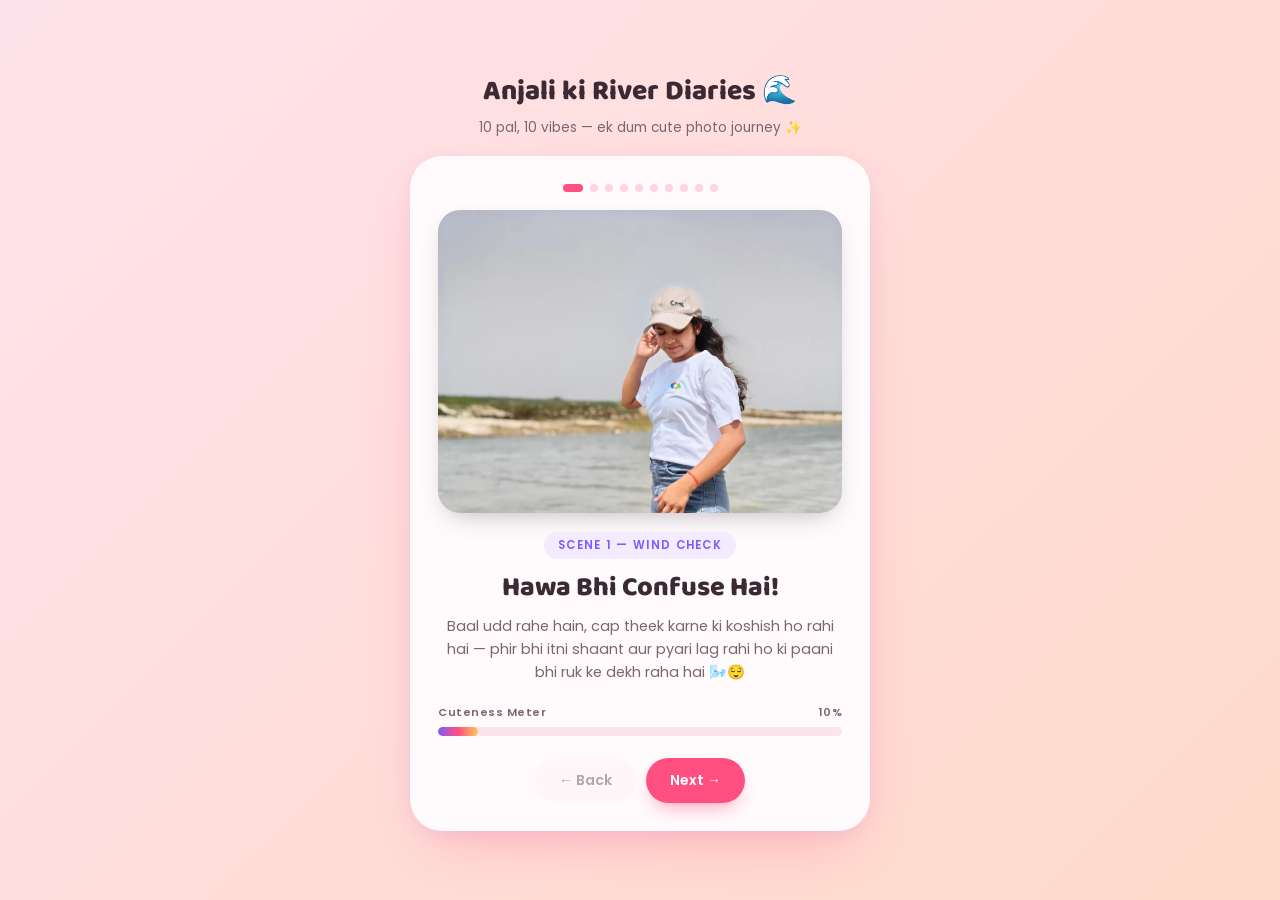
==== index.html @ ec591ea4 "Add files via upload" ====
<!DOCTYPE html>
<html lang="hi">
<head>
<meta charset="UTF-8">
<meta name="viewport" content="width=device-width, initial-scale=1.0">
<title>Anjali ki River Diaries 🌊</title>
<link rel="preconnect" href="https://fonts.googleapis.com">
<link href="https://fonts.googleapis.com/css2?family=Baloo+2:wght@500;700;800&family=Poppins:wght@400;500;600&display=swap" rel="stylesheet">
<link rel="stylesheet" href="style.css">
</head>
<body>
<audio id="bgMusic" src="audio.mp3" autoplay loop></audio>

<canvas id="confetti"></canvas>

<div class="page-header">
  <h2>Anjali ki River Diaries 🌊</h2>
  <p>10 pal, 10 vibes — ek dum cute photo journey ✨</p>
</div>

<div class="card">
  <div class="dots" id="dots"></div>

  <div class="page-content" id="pageContent">
    <div class="photo-frame">
      <img id="photo" src="img_10.webp" alt="Anjali">
    </div>

    <span class="eyebrow" id="eyebrow"></span>
    <h1 id="headline"></h1>
    <p class="sub" id="caption"></p>

    <div class="meter-label"><span>Cuteness Meter</span><span id="meterText">10%</span></div>
    <div class="meter-track"><div class="meter-fill" id="meterFill"></div></div>
  </div>

  <div class="nav-row">
    <button id="backBtn" class="btn-secondary" onclick="prevPage()">← Back</button>
    <button id="nextBtn" class="btn-primary" onclick="nextPage()">Next →</button>
  </div>
</div>

<script src="script.js"></script>

</body>
</html>
---- style.css ----
:root{
  --bg-pink:#FFE3EC;
  --bg-peach:#FFD9C9;
  --accent-pink:#FF4F81;
  --accent-purple:#7C5CFC;
  --accent-yellow:#FFC857;
  --text-dark:#3B2A33;
  --text-soft:#7A6670;
  --card-bg:#FFFBFD;
}

*{ box-sizing:border-box; margin:0; padding:0; }

body{
  min-height:100vh;
  font-family:'Poppins', sans-serif;
  background:linear-gradient(135deg, var(--bg-pink) 0%, var(--bg-peach) 100%);
  display:flex;
  flex-direction:column;
  align-items:center;
  justify-content:center;
  overflow-x:hidden;
  position:relative;
  padding:32px 20px;
}

/* floating background decorations */
.float-deco{
  position:fixed;
  top:100%;
  font-size:28px;
  opacity:0.5;
  pointer-events:none;
  animation:floatUp linear infinite;
  -webkit-user-select:none;
  user-select:none;
  z-index:0;
}
@keyframes floatUp{
  0%{ transform:translateY(0) rotate(0deg); opacity:0; }
  10%{ opacity:0.55; }
  90%{ opacity:0.45; }
  100%{ transform:translateY(-110vh) rotate(25deg); opacity:0; }
}

.page-header{
  position:relative;
  z-index:1;
  text-align:center;
  margin-bottom:18px;
}
.page-header h2{
  font-family:'Baloo 2', sans-serif;
  font-weight:800;
  font-size:clamp(22px, 5vw, 28px);
  color:var(--text-dark);
}
.page-header p{
  font-size:13.5px;
  color:var(--text-soft);
  margin-top:4px;
}

/* card */
.card{
  position:relative;
  z-index:1;
  width:100%;
  max-width:460px;
  background:var(--card-bg);
  border-radius:32px;
  padding:clamp(20px, 5vw, 28px);
  box-shadow:0 24px 60px -20px rgba(255,79,129,0.35), 0 4px 16px rgba(124,92,252,0.08);
  text-align:center;
}

.dots{
  display:flex;
  justify-content:center;
  flex-wrap:wrap;
  gap:7px;
  margin-bottom:18px;
}
.dot{
  width:8px; height:8px;
  border-radius:50%;
  background:#FFD3E0;
  transition:all 0.35s ease;
}
.dot.active{
  background:var(--accent-pink);
  width:20px;
  border-radius:6px;
}

.photo-frame{
  width:100%;
  aspect-ratio:4/3;
  border-radius:22px;
  overflow:hidden;
  margin-bottom:18px;
  box-shadow:0 10px 26px -10px rgba(59,42,51,0.35);
  background:#eee;
}
.photo-frame img{
  width:100%;
  height:100%;
  object-fit:cover;
  display:block;
}

.page-content{ animation:popIn 0.45s ease; }
@keyframes popIn{
  from{ opacity:0; transform:translateY(10px) scale(0.97); }
  to{ opacity:1; transform:translateY(0) scale(1); }
}

.eyebrow{
  font-size:11.5px;
  font-weight:600;
  letter-spacing:1.3px;
  text-transform:uppercase;
  color:var(--accent-purple);
  background:#F1ECFF;
  display:inline-block;
  padding:5px 14px;
  border-radius:20px;
  margin-bottom:12px;
}

h1{
  font-family:'Baloo 2', sans-serif;
  font-weight:800;
  font-size:clamp(22px, 6vw, 27px);
  color:var(--text-dark);
  line-height:1.25;
  margin-bottom:10px;
}

p.sub{
  font-size:14.5px;
  line-height:1.6;
  color:var(--text-soft);
  margin-bottom:20px;
}

/* cuteness meter */
.meter-label{
  display:flex;
  justify-content:space-between;
  font-size:11px;
  font-weight:600;
  color:var(--text-soft);
  margin-bottom:6px;
  letter-spacing:0.5px;
}
.meter-track{
  width:100%;
  height:9px;
  background:#FBE4EC;
  border-radius:20px;
  overflow:hidden;
  margin-bottom:22px;
}
.meter-fill{
  height:100%;
  width:0%;
  border-radius:20px;
  background:linear-gradient(90deg, var(--accent-purple), var(--accent-pink), var(--accent-yellow));
  transition:width 0.7s cubic-bezier(.22,1,.36,1);
}

.nav-row{
  display:flex;
  gap:10px;
  justify-content:center;
}

button{
  font-family:'Poppins', sans-serif;
  font-weight:600;
  font-size:14px;
  border:none;
  border-radius:50px;
  padding:12px 24px;
  cursor:pointer;
  transition:transform 0.15s ease, box-shadow 0.15s ease, opacity 0.15s ease;
}
button:focus-visible{
  outline:3px solid var(--accent-purple);
  outline-offset:2px;
}
button:active{ transform:scale(0.96); }
button:disabled{ opacity:0.4; cursor:default; transform:none; }

.btn-primary{
  background:var(--accent-pink);
  color:#fff;
  box-shadow:0 10px 20px -8px rgba(255,79,129,0.6);
}
.btn-primary:hover:not(:disabled){ transform:translateY(-2px); }

.btn-secondary{
  background:#FFF0F4;
  color:var(--text-dark);
}
.btn-secondary:hover:not(:disabled){ background:#FFE3EC; }

canvas#confetti{
  position:fixed;
  inset:0;
  pointer-events:none;
  z-index:5;
}

@media (prefers-reduced-motion: reduce){
  .float-deco{ animation:none; display:none; }
  .page-content{ animation:none; }
}
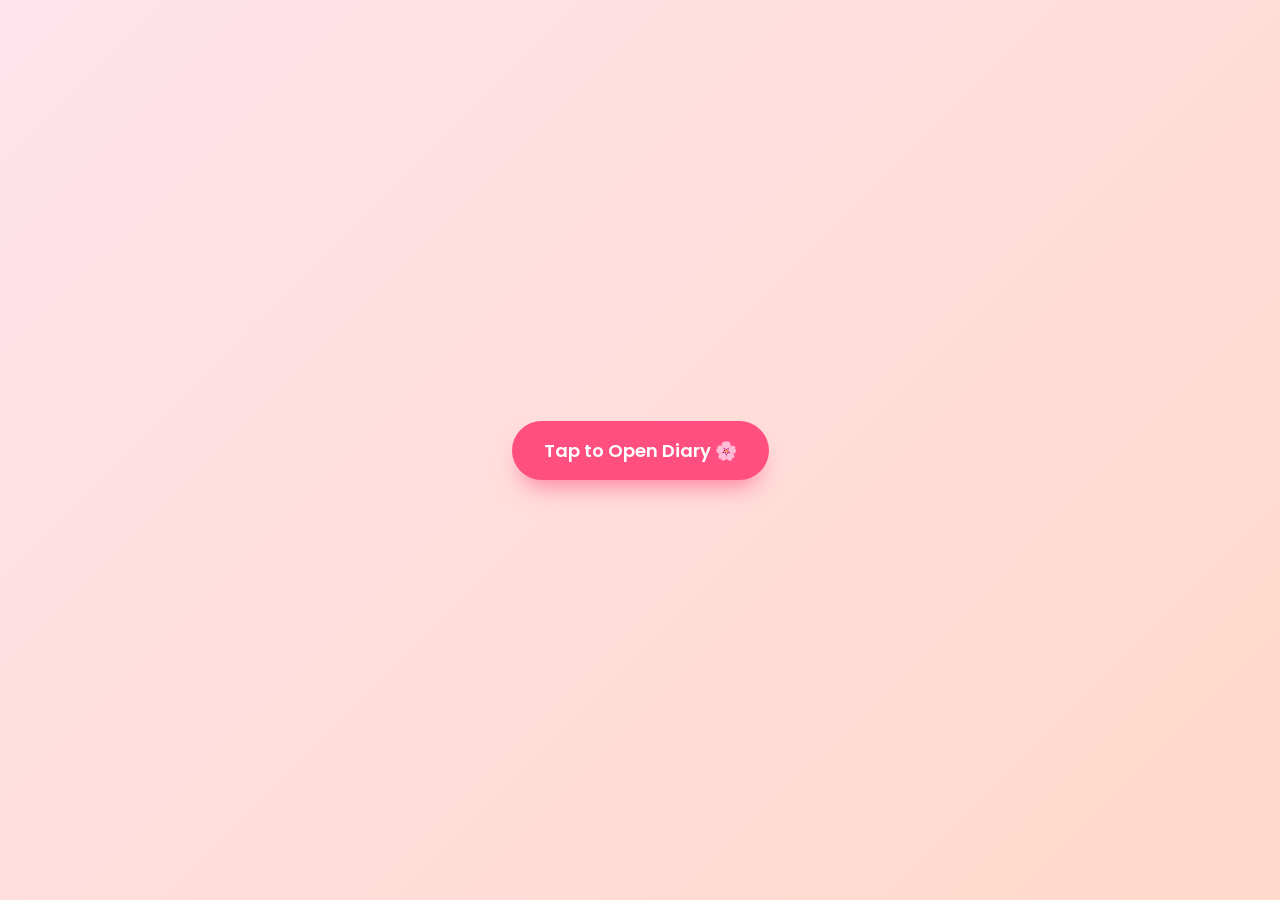
==== commit 352a9342: "Add files via upload" ====
--- a/index.html
+++ b/index.html
@@ -10,6 +10,10 @@
 </head>
 <body>
 <audio id="bgMusic" src="audio.mp3" autoplay loop></audio>
+
+<div id="startOverlay" class="start-overlay">
+  <button id="startBtn" class="btn-primary" style="font-size: 18px; padding: 16px 32px; box-shadow: 0 15px 25px -10px rgba(255,79,129,0.7);">Tap to Open Diary 🌸</button>
+</div>
 
 <canvas id="confetti"></canvas>
 
--- a/style.css
+++ b/style.css
@@ -217,3 +217,18 @@
   .float-deco{ animation:none; display:none; }
   .page-content{ animation:none; }
 }
+
+.start-overlay {
+  position: fixed;
+  inset: 0;
+  background: linear-gradient(135deg, var(--bg-pink) 0%, var(--bg-peach) 100%);
+  z-index: 100;
+  display: flex;
+  align-items: center;
+  justify-content: center;
+  transition: opacity 0.6s ease;
+}
+.start-overlay.hidden {
+  opacity: 0;
+  pointer-events: none;
+}
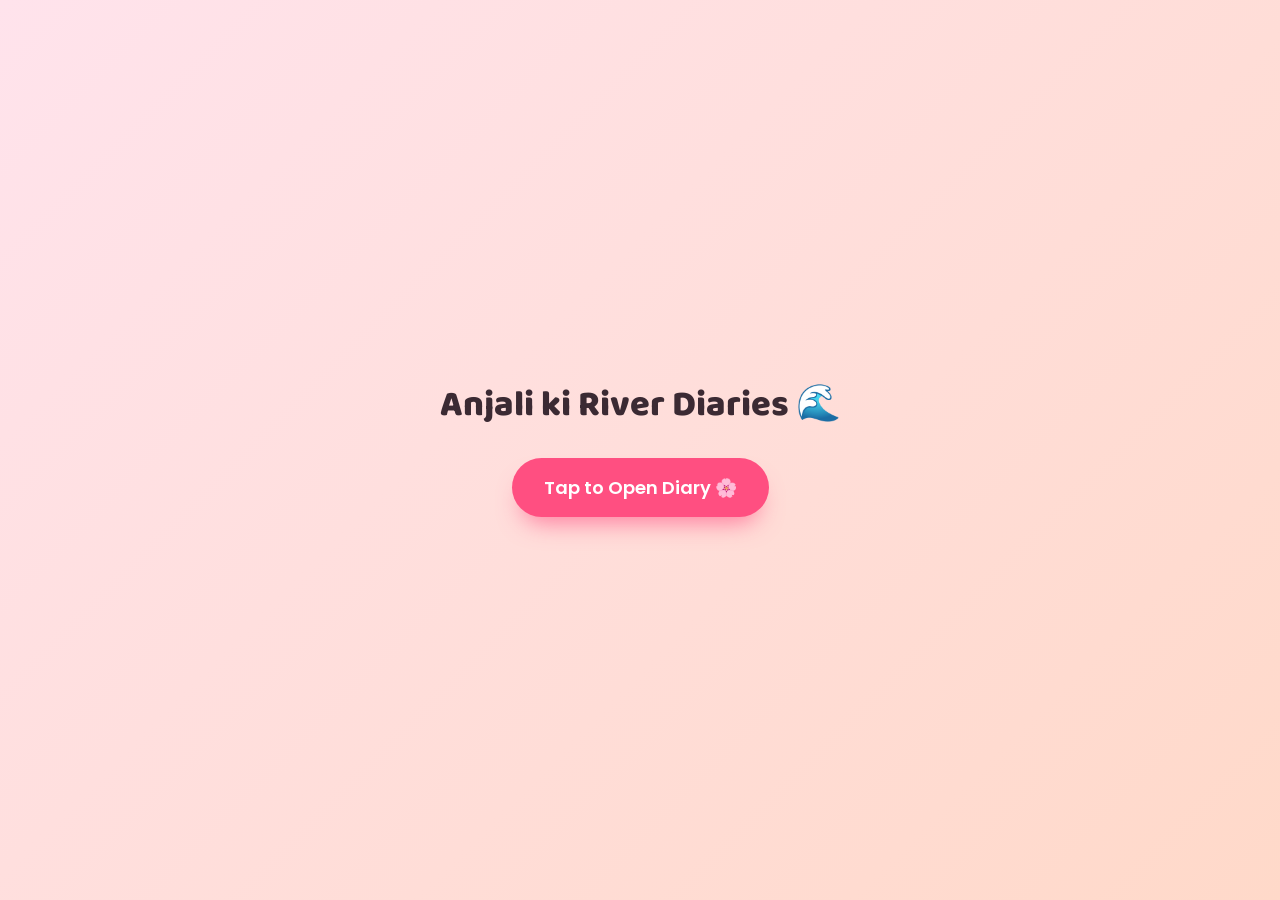
==== commit 24a77ca4: "Add files via upload" ====
--- a/index.html
+++ b/index.html
@@ -7,44 +7,38 @@
 <link rel="preconnect" href="https://fonts.googleapis.com">
 <link href="https://fonts.googleapis.com/css2?family=Baloo+2:wght@500;700;800&family=Poppins:wght@400;500;600&display=swap" rel="stylesheet">
 <link rel="stylesheet" href="style.css">
+<style>
+  body {
+    display: flex;
+    align-items: center;
+    justify-content: center;
+    height: 100vh;
+    margin: 0;
+    overflow: hidden;
+    background: linear-gradient(135deg, var(--bg-pink) 0%, var(--bg-peach) 100%);
+  }
+  .splash-container {
+    text-align: center;
+    animation: popIn 0.8s cubic-bezier(0.22, 1, 0.36, 1);
+  }
+  h1 {
+    font-family: 'Baloo 2', sans-serif;
+    color: var(--text-dark);
+    margin-bottom: 30px;
+    font-size: clamp(28px, 6vw, 36px);
+  }
+  @keyframes popIn{
+    from{ opacity:0; transform:translateY(10px) scale(0.97); }
+    to{ opacity:1; transform:translateY(0) scale(1); }
+  }
+</style>
 </head>
 <body>
-<audio id="bgMusic" src="audio.mp3" autoplay loop></audio>
 
-<div id="startOverlay" class="start-overlay">
-  <button id="startBtn" class="btn-primary" style="font-size: 18px; padding: 16px 32px; box-shadow: 0 15px 25px -10px rgba(255,79,129,0.7);">Tap to Open Diary 🌸</button>
+<div class="splash-container">
+  <h1>Anjali ki River Diaries 🌊</h1>
+  <button class="btn-primary" style="font-size: 18px; padding: 16px 32px; box-shadow: 0 15px 25px -10px rgba(255,79,129,0.7);" onclick="window.location.href='diary.html'">Tap to Open Diary 🌸</button>
 </div>
-
-<canvas id="confetti"></canvas>
-
-<div class="page-header">
-  <h2>Anjali ki River Diaries 🌊</h2>
-  <p>10 pal, 10 vibes — ek dum cute photo journey ✨</p>
-</div>
-
-<div class="card">
-  <div class="dots" id="dots"></div>
-
-  <div class="page-content" id="pageContent">
-    <div class="photo-frame">
-      <img id="photo" src="img_10.webp" alt="Anjali">
-    </div>
-
-    <span class="eyebrow" id="eyebrow"></span>
-    <h1 id="headline"></h1>
-    <p class="sub" id="caption"></p>
-
-    <div class="meter-label"><span>Cuteness Meter</span><span id="meterText">10%</span></div>
-    <div class="meter-track"><div class="meter-fill" id="meterFill"></div></div>
-  </div>
-
-  <div class="nav-row">
-    <button id="backBtn" class="btn-secondary" onclick="prevPage()">← Back</button>
-    <button id="nextBtn" class="btn-primary" onclick="nextPage()">Next →</button>
-  </div>
-</div>
-
-<script src="script.js"></script>
 
 </body>
 </html>
